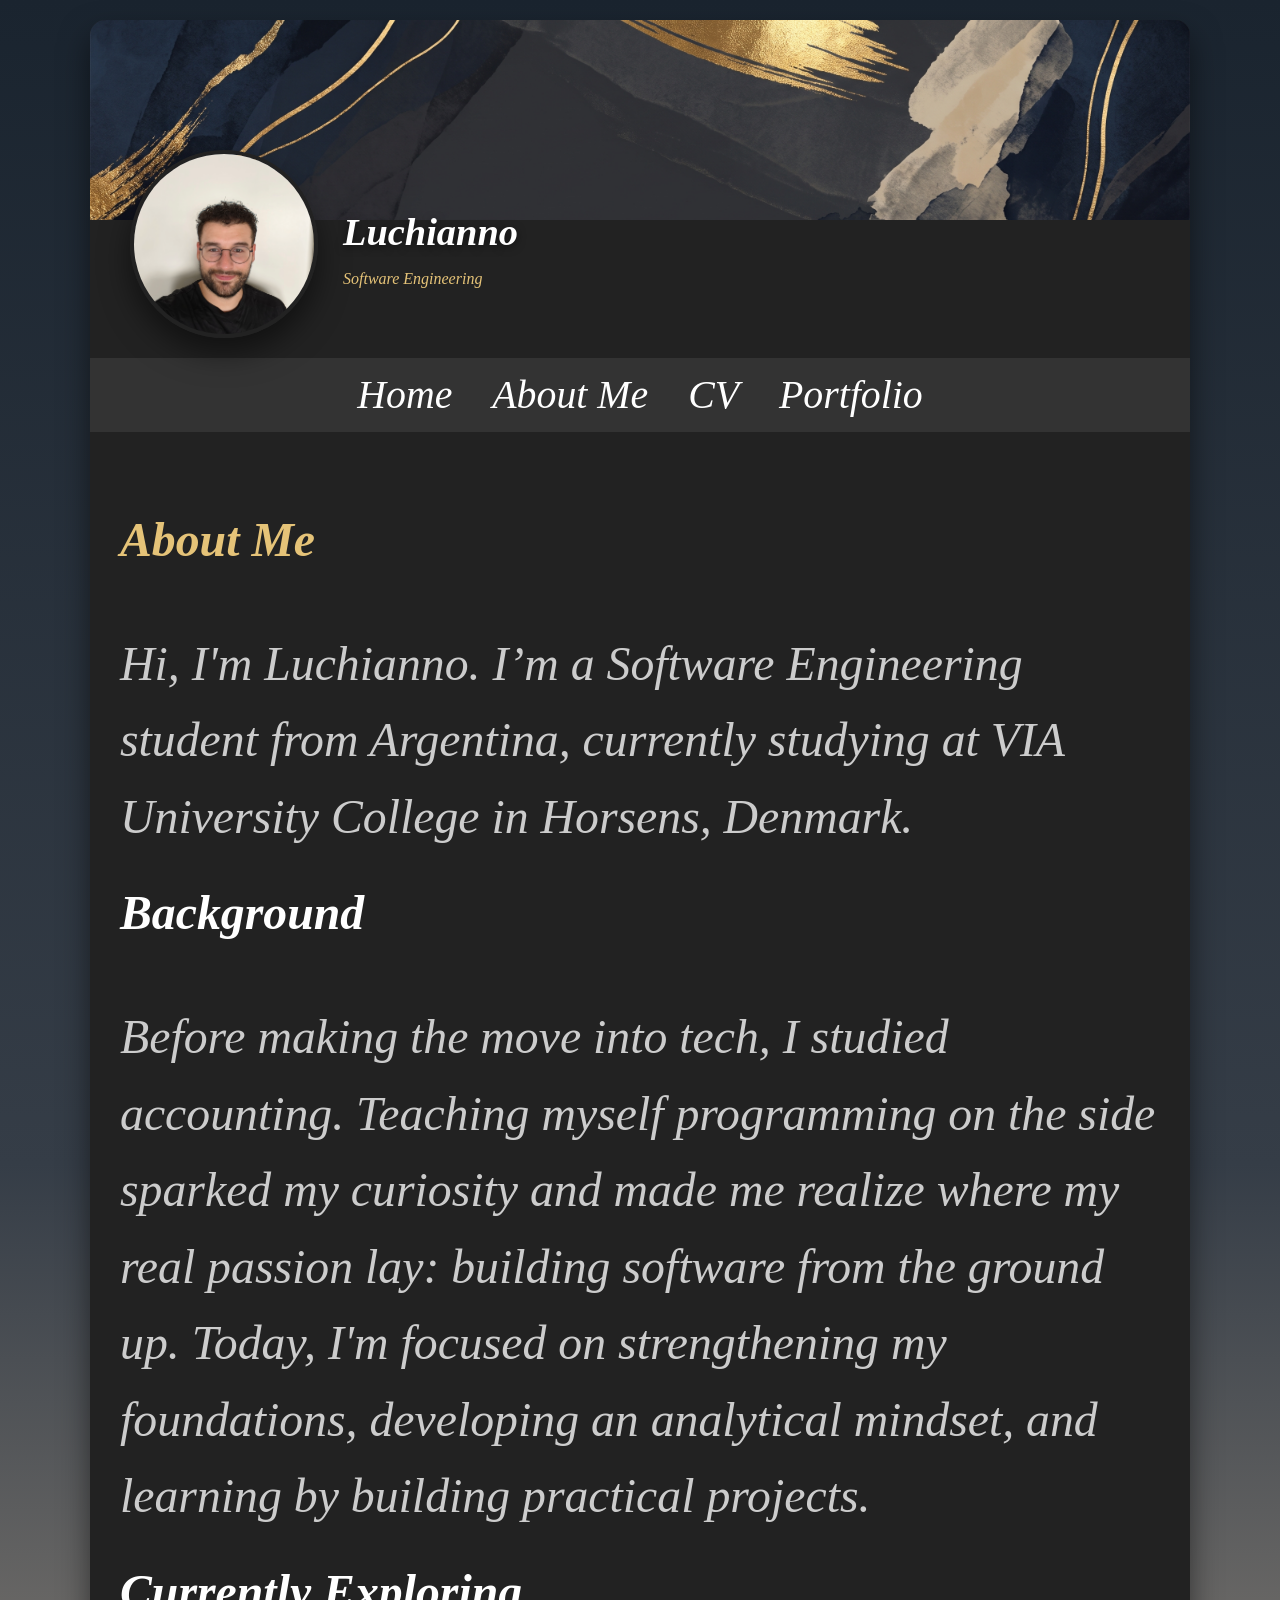
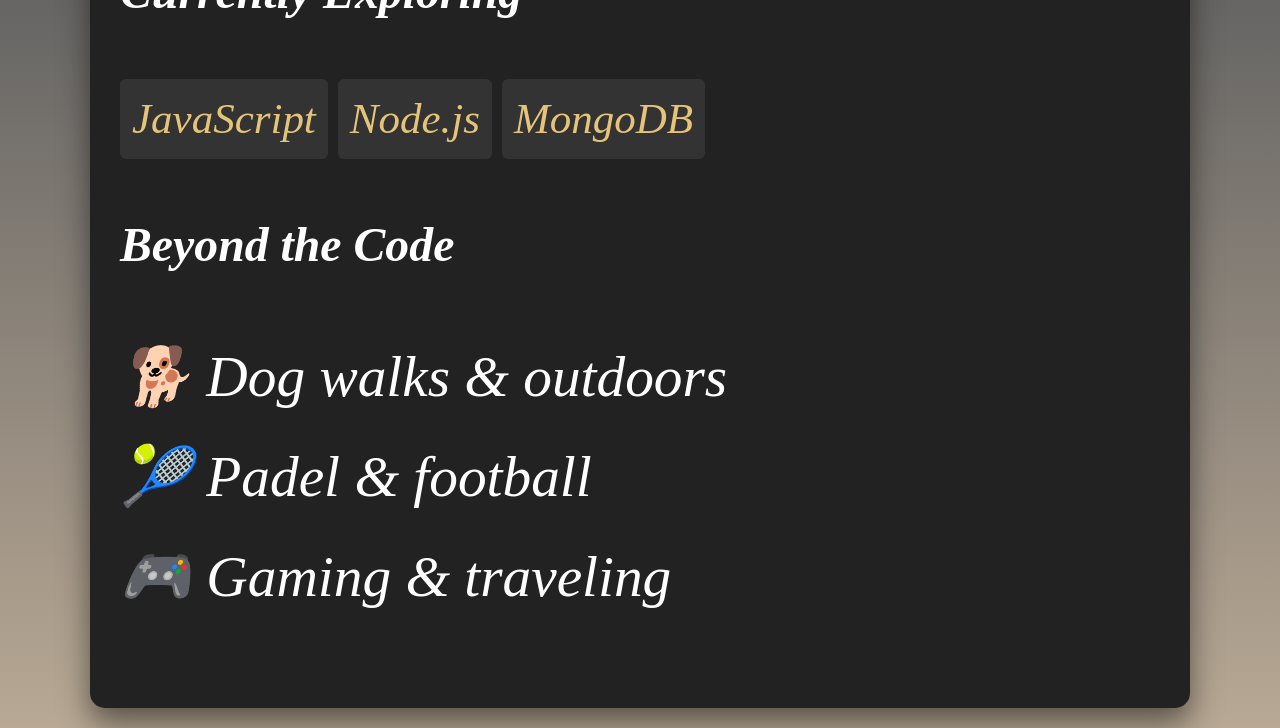
==== index.html @ 7038e4ae "CV project" ====
<!DOCTYPE html>
<html lang="en">
<link rel="stylesheet" href="css/styles.css">

<head>
    <meta charset="utf-8">
    <meta name="viewport" content="width=device-width, initial-scale=1.0">
    <title>Luchianno Mascarino</title>
</head>
<body>
    <div class="card">
        <div class="banner"></div>

        <section class="profile-header-info">
            <div class="profile-img">
                <img src="images/IMG20260805173922.jpg" alt="profile">
            </div>
            <div class="profile-name">
                <h1>Luchianno</h1>
                <p>Software Engineering</p>
            </div>
        </section>

        <nav class="navbar">
            <a href="index.html">Home</a>
            <a href="#about">About Me</a>
            <a href="cv.html">CV</a>
            <a href="portfolio.html">Portfolio</a>
        </nav>
        <article class="about-content" id="#about">
            <header class="about-header">
                <h2>About Me</h2>
            </header>
            <section class="about-section">
                <p>
                    Hi, I'm Luchianno. I’m a Software Engineering student from Argentina, 
                    currently studying at VIA University College in Horsens, Denmark.
                </p>
            </section>
            <section class="about-section">
                <h3>Background</h3>
                <p>
                    Before making the move into tech, I studied accounting. Teaching myself 
                    programming on the side sparked my curiosity and made me realize where my 
                    real passion lay: building software from the ground up. Today, I'm focused 
                    on strengthening my foundations, developing an analytical mindset, and 
                    learning by building practical projects.
                </p>
            </section>
            <section class="about-section">
                <h3>Currently Exploring</h3>
                <ul class="skills-list">
                    <li>JavaScript</li>
                    <li>Node.js</li>
                    <li>MongoDB</li>
                </ul>
            </section>
            <section class="about-section">
                <h3>Beyond the Code</h3>
                <ul class="interests-list">
                    <li>🐕 Dog walks & outdoors</li>
                    <li>🎾 Padel & football</li>
                    <li>🎮 Gaming & traveling</li>
                </ul>
            </section>
        </article>
    </div>

</body>
---- css/styles.css ----
* {
  font-size: 1.2em;
  font-style: italic;
}

body {
    background: linear-gradient(180deg, #1A242F 0%, #353D47 50%, #B8A894 100%);
}

.container{
    height: 100vh;
    display: flex;
    justify-content: center;
    align-items: center;
    
}

.card {
  max-width: 1100px;
  margin: 20px auto;
  background-color: #222;
  border-radius: 15px;
  overflow: hidden;
  box-shadow: 0px 15px 30px rgba(0, 0, 0, 0.5);
}

.banner{
    
    width: 100%;
    height: 200px;
    background-size:cover ;
    background-image:url('../images/header.jfif');
}

.profile-header-info{
    display: flex;
    align-items: center;
    margin-top: -70px;
    margin-left: 40px;
    gap: 25px;
    padding-bottom: 20px;
}

.profile-img{
    aspect-ratio: 1/1;
    border-radius: 50%;
    max-width: 180px; 
    min-width: 90px;
    width: 20%;
    border: 4px solid #222;
    overflow: hidden;
    box-shadow: 0px 15px 30px rgba(0, 0, 0, 0.5);
}

.profile-img img{
    width: 100%;
    height: 100%;
    object-fit: cover;
    
    
    
}

.profile-name {
  margin-top: 25px;
}

.profile-name h1{
    color: white;
    margin: 0;
    font-size: 2rem;
    text-shadow: 0px 2px 8px rgba(0, 0, 0, 0.5);
}

.profile-name p {
  color: #E5C378;
  font-size: medium;
}


div ul{
    display: flex;
    flex-wrap: wrap;
    align-content: center;
    justify-content: flex-start;
    align-items: center;
    gap: 20%;

}

.navbar {
  display: flex;
  background-color: #333;
  justify-content: center;
}


.navbar a {
  color: white;
  padding: 14px 20px;
  text-decoration: none;
  text-align: center;
  transition: color 0.3s ease, background-color 0.3s;
  border-radius: 4px;
  
}
.navbar a:hover {
  background-color: #E5C378;
  color: #1a1a1a;
}

.about-content {
  padding: 30px;
  line-height: 1.6;
}

.about-content h2{
  color: #E5C378;
  margin-bottom: 15px;
}

.about-content h3{
  color: white;
  margin-top: 20px;
  margin-bottom: 10px;
}

.about-section p{
  color: #ccc;
  margin-bottom: 10px;
}

.skills-list {
  display: flex;
  gap: 10px;
  list-style: none;
  padding: 0;
}

.skills-list li {
  background-color: #333;
  color: #E5C378;
  padding: 6px 12px;
  border-radius: 6px;
  font-size: 0.9em;
}

.interests-list {
    list-style: none;
    padding: 0;
}

.interests-list li {
    color: white;
    margin-bottom: 8px;
}

/*CV */

.cv-content {
    padding: 30px;
    line-height: 1.6;
}

.cv-content h2 {
    color: #E5C378;
    margin-bottom: 20px;
    border-bottom: 1px solid rgba(229, 195, 120, 0.2);
    padding-bottom: 8px;
}

.cv-section {
    margin-bottom: 25px;
}

.cv-section h3 {
    color: white;
    margin-bottom: 15px;
}

.cv-item {
    border-left: 2px solid #E5C378;
    padding-left: 15px;
    margin-bottom: 15px;
}

.cv-item h4 {
    color: white;
    margin: 0;
    font-size: 1.1em;
}

.cv-date {
    color: #E5C378;
    font-size: 0.85em;
}

.cv-item p {
    color: #ccc;
    margin-top: 5px;
}

.cv-skills {
    display: flex;
    gap: 15px;
    list-style: none;
    padding: 0;
}

.cv-skills li {
    background-color: #333;
    color: white;
    padding: 8px 14px;
    border-radius: 6px;
    font-size: 0.9em;
}

/* Portfolio */

/* Contenedor con Grid */
.projects {
    display: grid;
    grid-template-columns: 1fr 1fr;
    gap: 20px;
}

/* Tarjeta individual */
.project-card {
    background-color: #1a1a1a;
    border: 1px solid #444;
    border-radius: 8px;
    padding: 10px;
}

/* Imagen del proyecto */
.project-img {
    width: 100%;
    height: 150px;
    background-color: #333;
    object-fit: cover;
    border-radius: 4px;
}

/* Textos dentro de la tarjeta */
.project-info h3 {
    color: white;
    margin-top: 10px;
    margin-bottom: 5px;
    font-size: 1.1em;
}

.project-info p {
    color: #ccc;
    font-size: 0.9em;
    margin-bottom: 8px;
}

.project-tech {
    display: block;
    color: #E5C378;
    font-size: 0.85em;
    margin-bottom: 10px;
}

.project-link {
    color: white;
    font-size: 0.9em;
    text-decoration: underline;
}

.project-link:hover {
    color: #E5C378;
}

/* Media Querys */
@media screen and (max-width: 768px) {
    .card {
        margin: 10px; 
    }

    .projects {
        gap: 15px; 
    }
}


@media screen and (max-width: 600px) {
    
    .projects {
        grid-template-columns: 1fr;
    }

    .profile-header-info {
        flex-direction: column;
        align-items: center;
        text-align: center;
        margin-left: 0;
        margin-top: -50px;
    }

    .profile-name {
        margin-top: 10px;
    }


   
    .navbar {
        flex-wrap: wrap;
    }

    .navbar a {
        padding: 10px 15px;
        font-size: 0.9em;
    }

    .about-content {
        padding: 20px 15px;
    }

    .about-content h2 {
        font-size: 1.3em;
        margin-bottom: 10px;
    }

    .about-content h3 {
        font-size: 1.1em;
        margin-top: 15px;
    }

    .about-section p {
        font-size: 0.9em;
    }

    .cv-content {
        padding: 20px 15px;
    }

    .cv-content h2 {
        font-size: 1.3em;
        margin-bottom: 15px;
    }

    .cv-section h3 {
        font-size: 1.1em;
        margin-bottom: 10px;
    }

    .cv-item {
        padding-left: 10px; 
        margin-bottom: 12px;
    }

    .cv-item h4 {
        font-size: 1em;
    }

    .cv-date {
        font-size: 0.8em;
    }

    .cv-item p {
        font-size: 0.85em;
    }

    
    .cv-skills {
        flex-wrap: wrap; 
        gap: 8px;
    }

    .cv-skills li {
        font-size: 0.85em;
        padding: 6px 10px;
    }
}
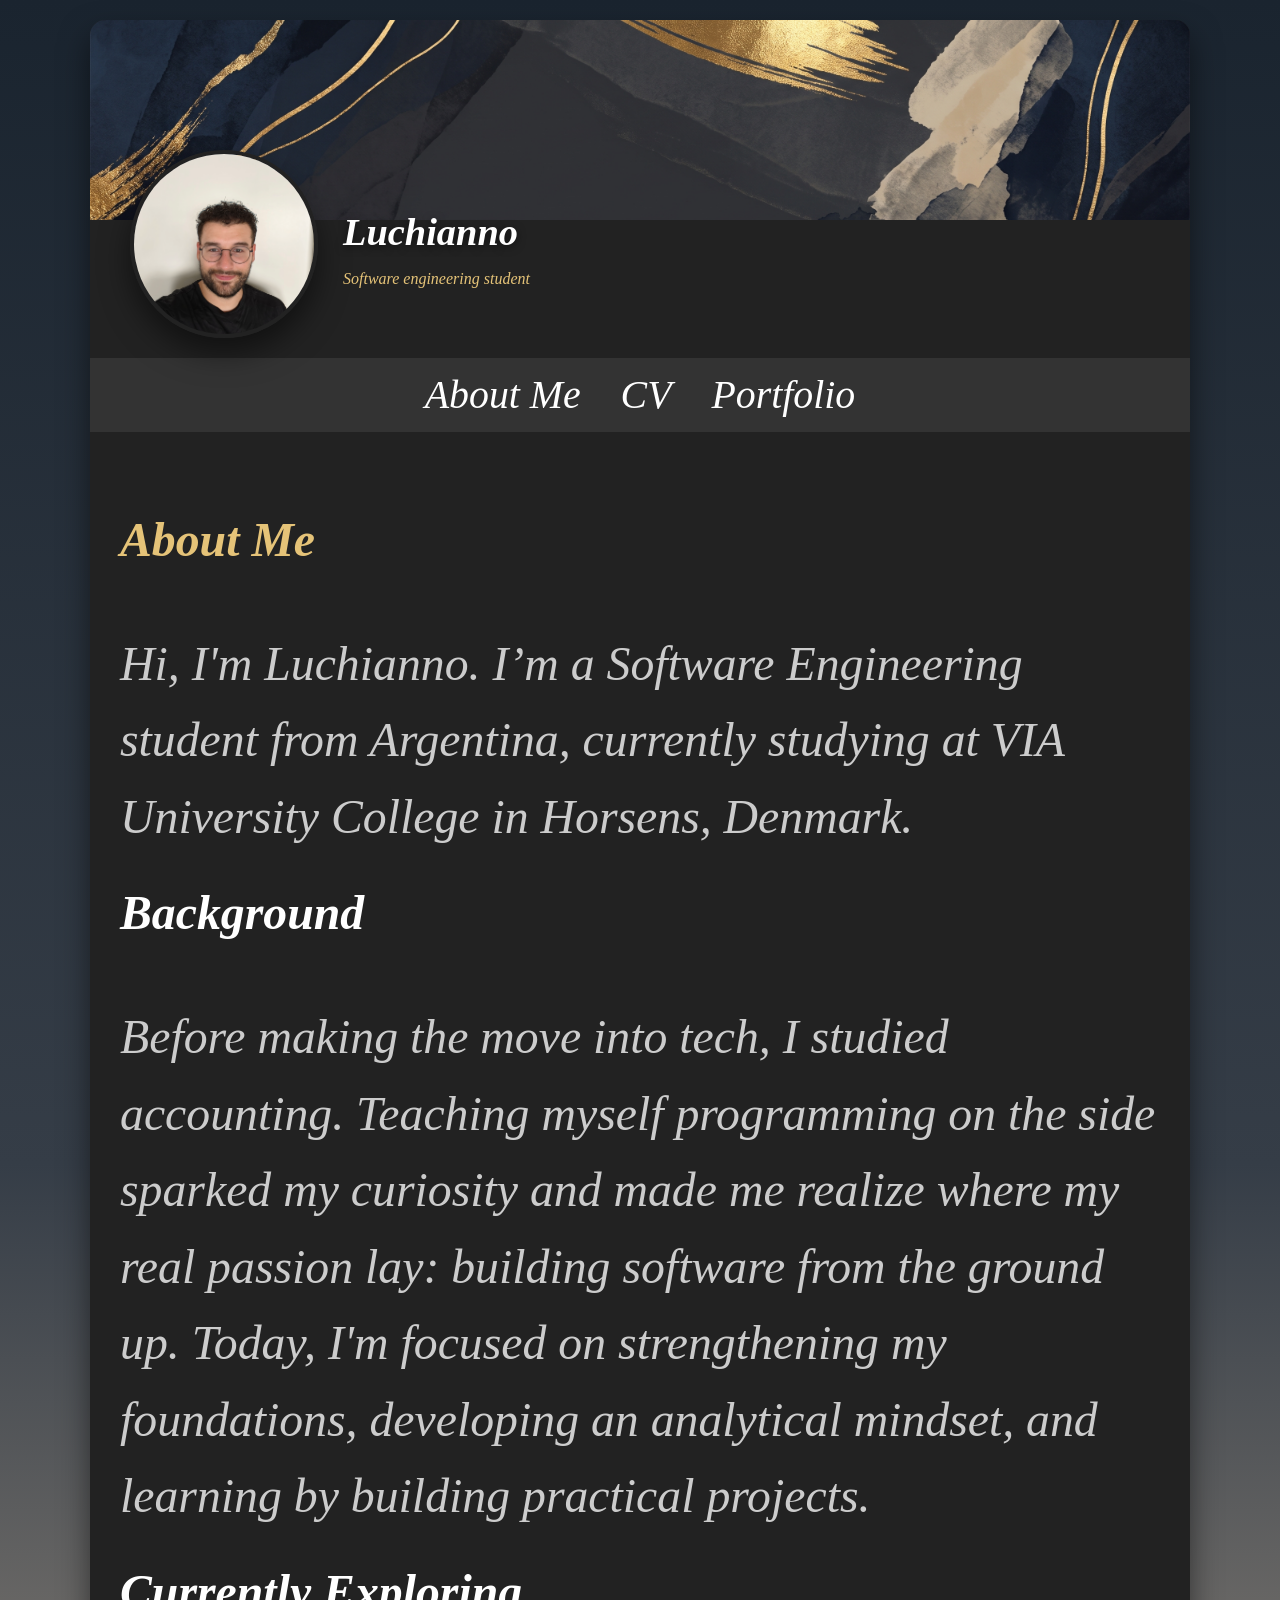
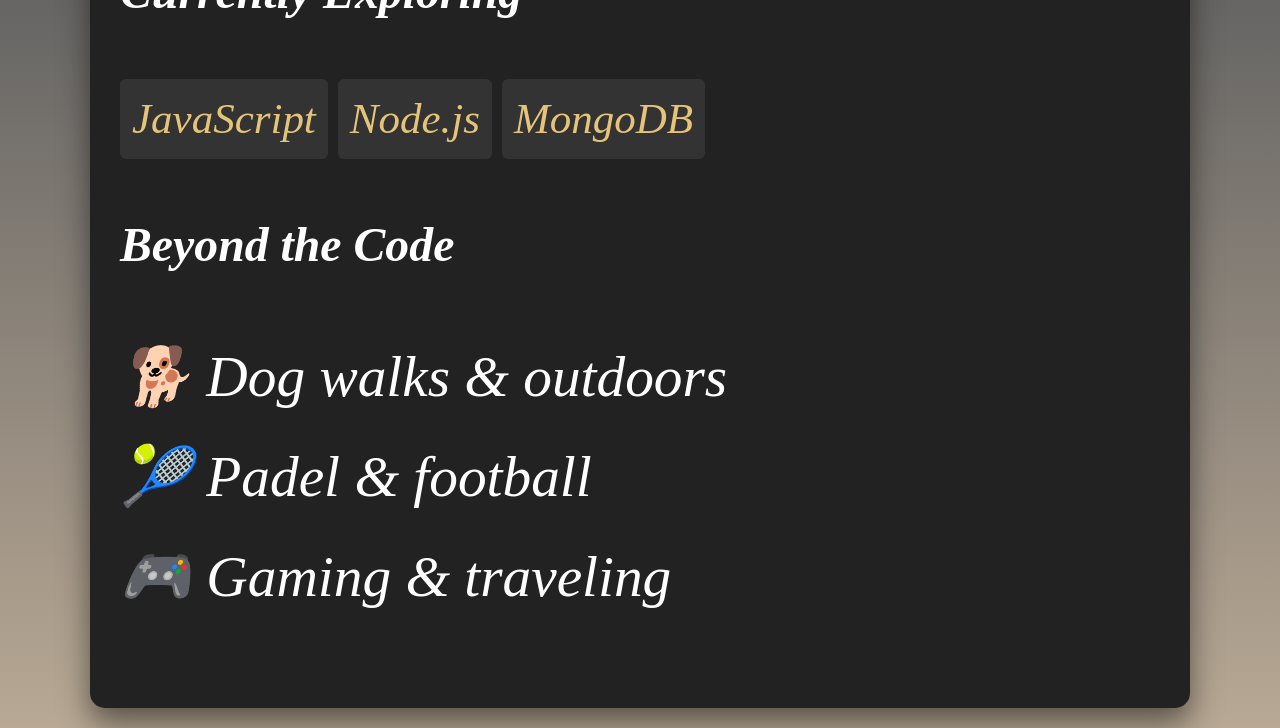
==== commit c520e7d0: "home in nav bar" ====
--- a/index.html
+++ b/index.html
@@ -17,12 +17,12 @@
             </div>
             <div class="profile-name">
                 <h1>Luchianno</h1>
-                <p>Software Engineering</p>
+                <p>Software engineering student</p>
             </div>
         </section>
 
         <nav class="navbar">
-            <a href="index.html">Home</a>
+            
             <a href="#about">About Me</a>
             <a href="cv.html">CV</a>
             <a href="portfolio.html">Portfolio</a>
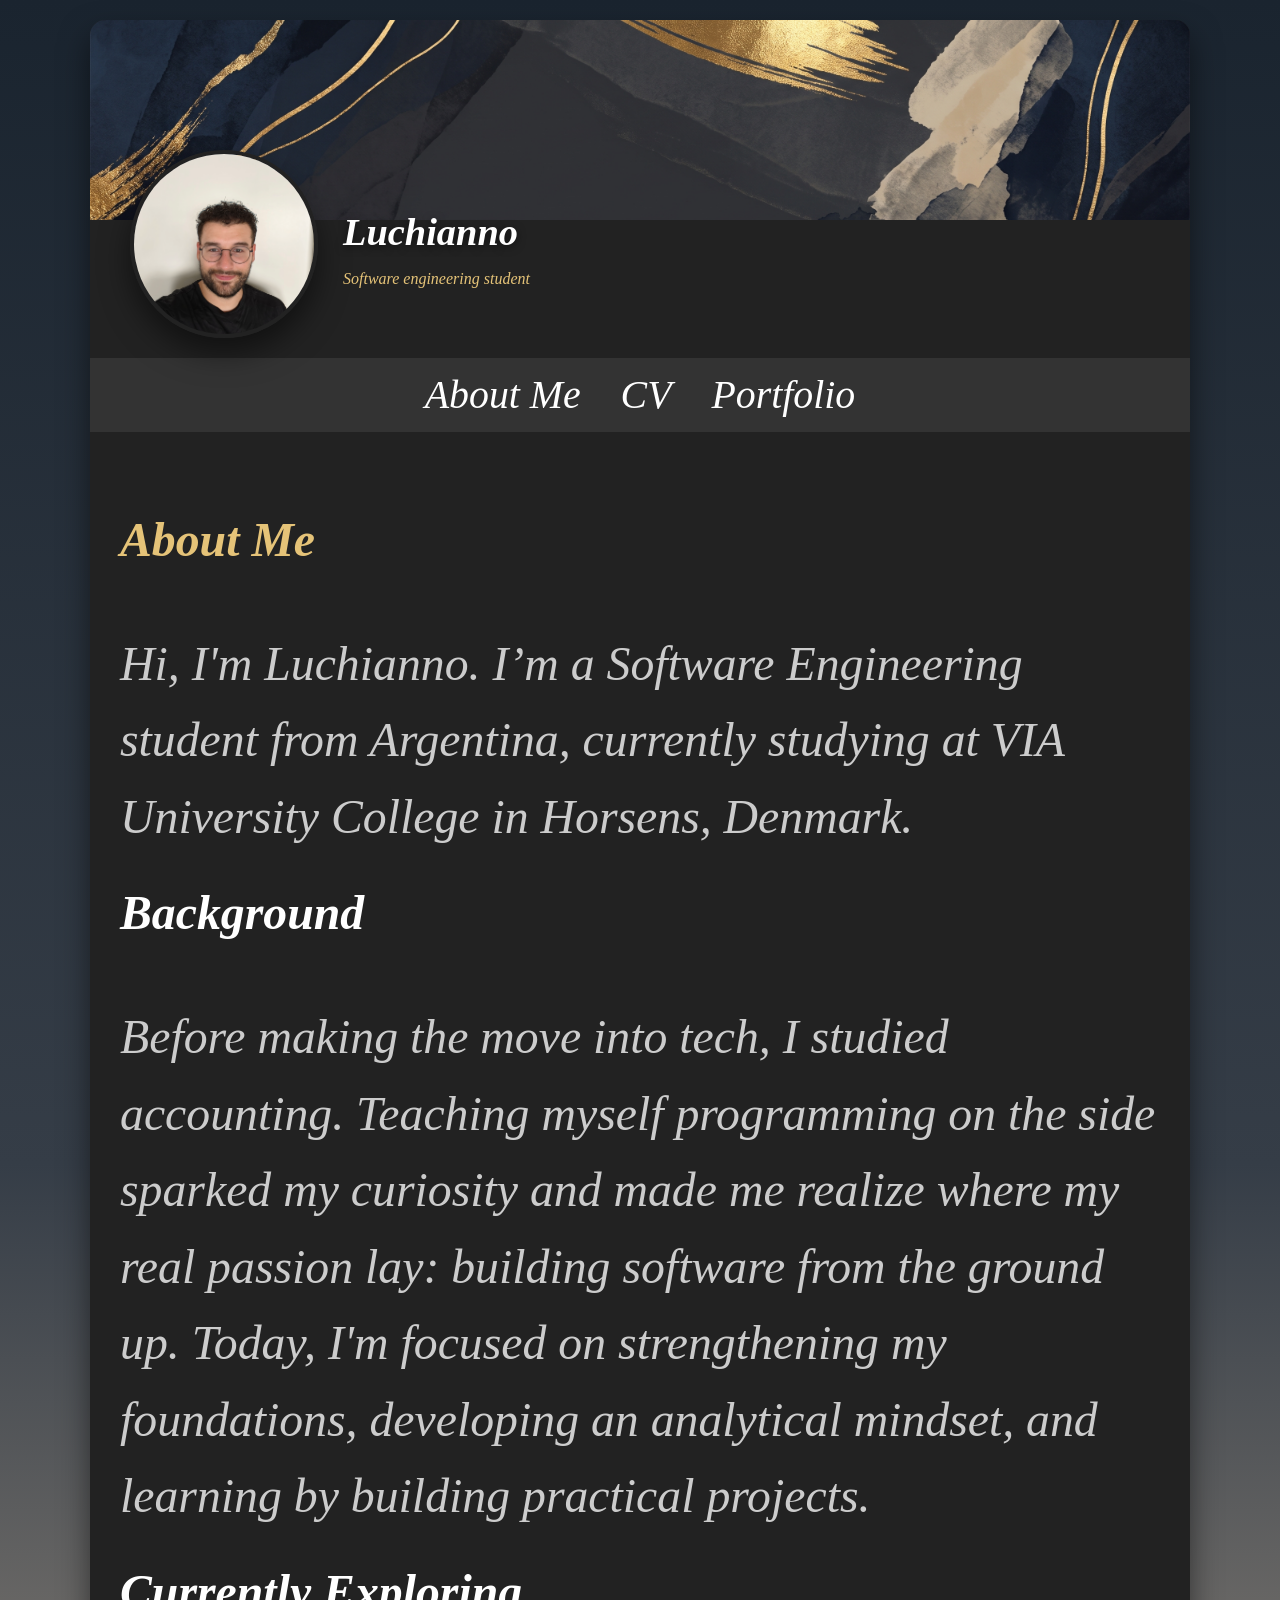
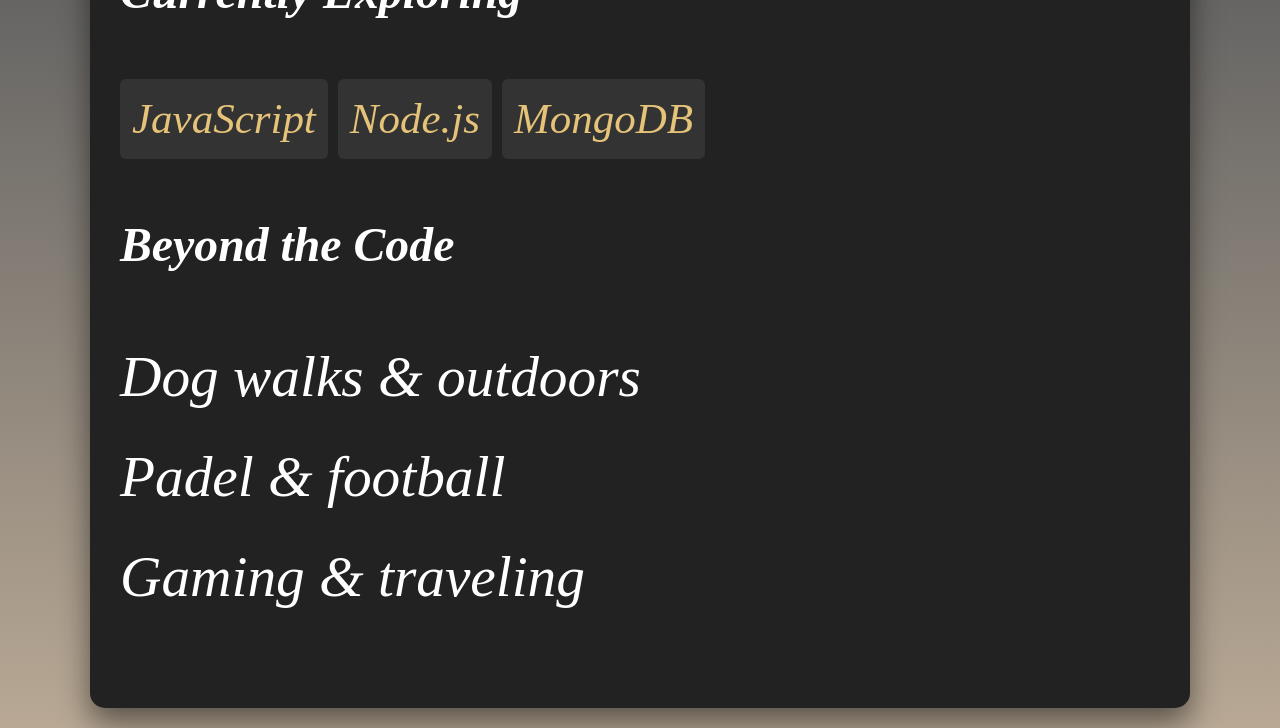
==== commit 6cb685b1: "Images" ====
--- a/index.html
+++ b/index.html
@@ -1,8 +1,9 @@
 <!DOCTYPE html>
 <html lang="en">
-<link rel="stylesheet" href="css/styles.css">
+
 
 <head>
+    <link rel="stylesheet" href="css/styles.css">
     <meta charset="utf-8">
     <meta name="viewport" content="width=device-width, initial-scale=1.0">
     <title>Luchianno Mascarino</title>
@@ -58,9 +59,9 @@
             <section class="about-section">
                 <h3>Beyond the Code</h3>
                 <ul class="interests-list">
-                    <li>🐕 Dog walks & outdoors</li>
-                    <li>🎾 Padel & football</li>
-                    <li>🎮 Gaming & traveling</li>
+                    <li>Dog walks & outdoors</li>
+                    <li>Padel & football</li>
+                    <li>Gaming & traveling</li>
                 </ul>
             </section>
         </article>
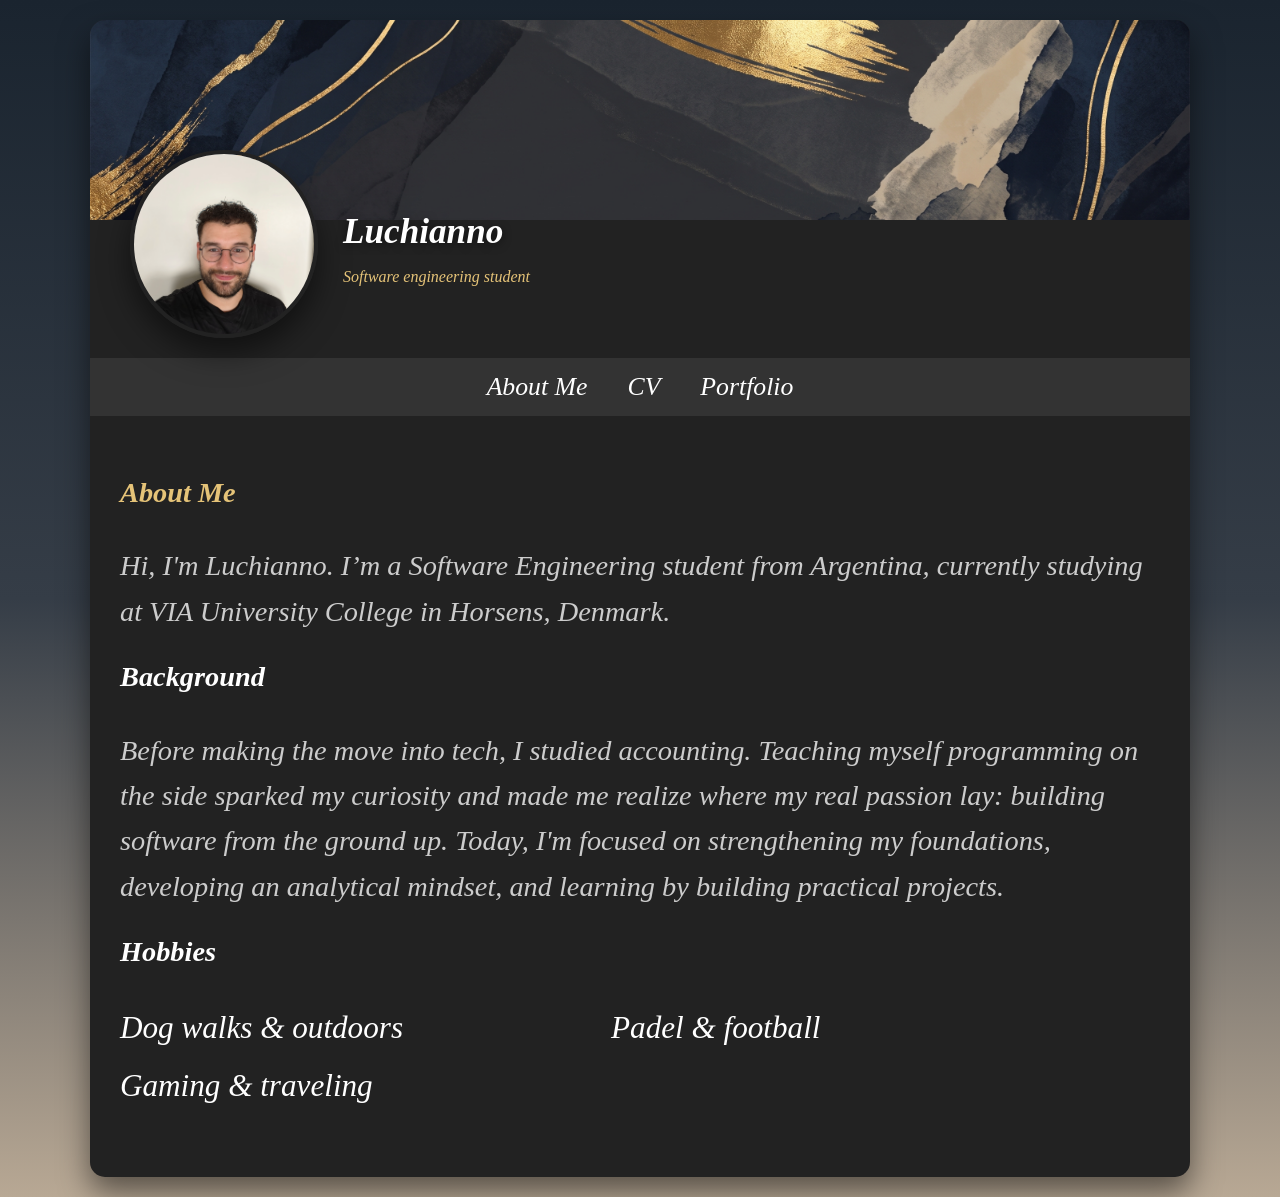
==== commit f0aa860b: "Small changes" ====
--- a/index.html
+++ b/index.html
@@ -48,16 +48,9 @@
                     learning by building practical projects.
                 </p>
             </section>
+            
             <section class="about-section">
-                <h3>Currently Exploring</h3>
-                <ul class="skills-list">
-                    <li>JavaScript</li>
-                    <li>Node.js</li>
-                    <li>MongoDB</li>
-                </ul>
-            </section>
-            <section class="about-section">
-                <h3>Beyond the Code</h3>
+                <h3>Hobbies</h3>
                 <ul class="interests-list">
                     <li>Dog walks & outdoors</li>
                     <li>Padel & football</li>
--- a/css/styles.css
+++ b/css/styles.css
@@ -1,5 +1,5 @@
 * {
-  font-size: 1.2em;
+  font-size: 1.1em;
   font-style: italic;
 }
 
@@ -179,7 +179,7 @@
 }
 
 .cv-item {
-    border-left: 2px solid #E5C378;
+    
     padding-left: 15px;
     margin-bottom: 15px;
 }
